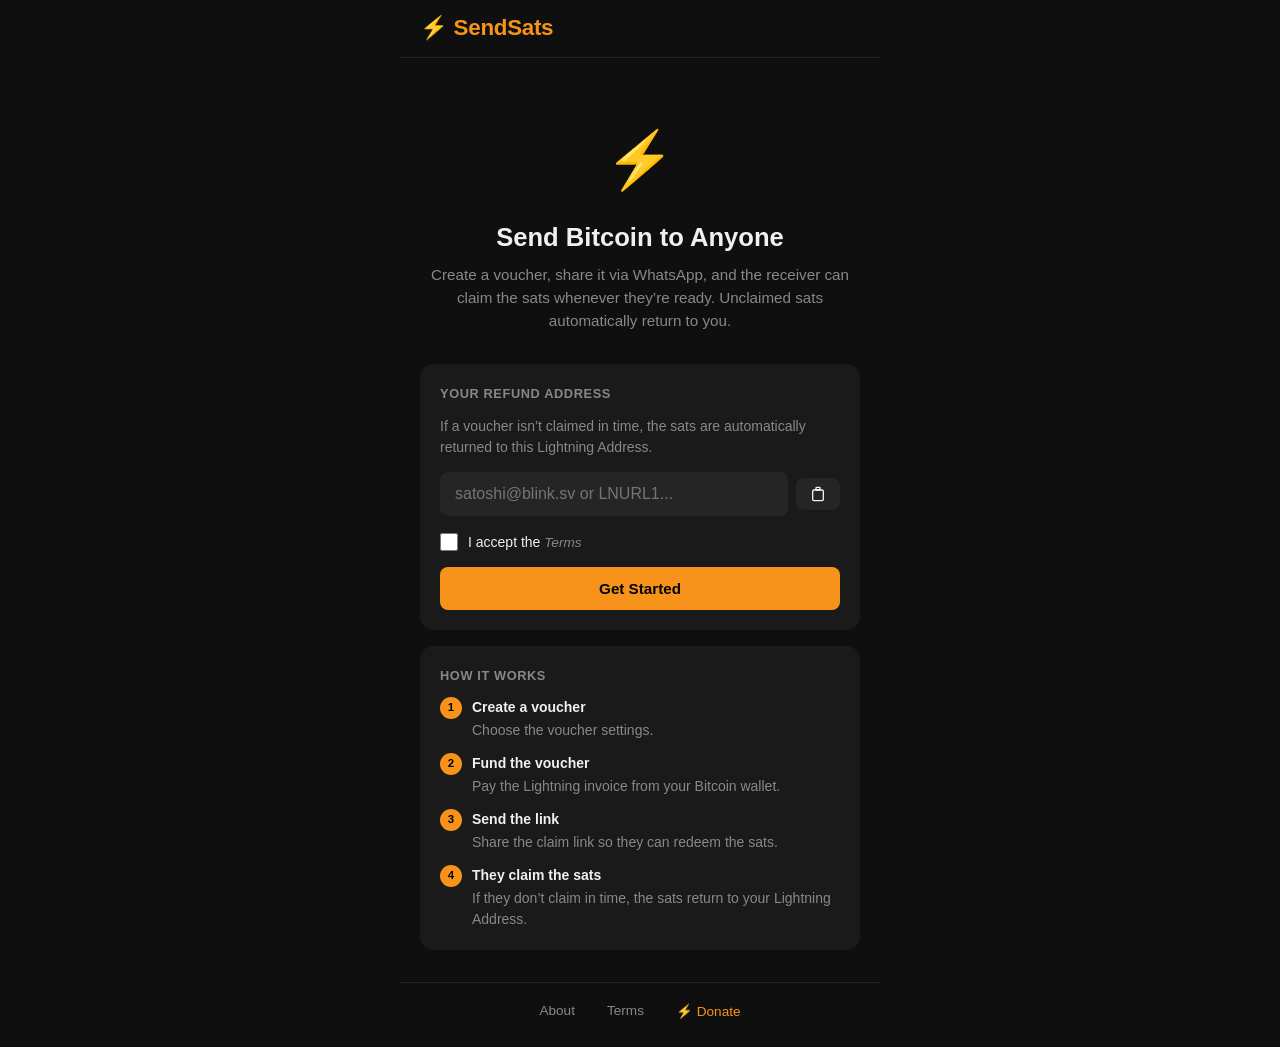
==== index.html @ f89d1c3f "Fix history Fund Voucher to use per-server local wallet and restore share SVG after copy - Fund Vouc" ====
<!DOCTYPE html>
<html lang="en">
<head>
  <meta charset="UTF-8">
  <meta name="viewport" content="width=device-width, initial-scale=1.0">
  <title>Satoshi Note</title>
  <meta name="description" content="Send Bitcoin Lightning vouchers to anyone via WhatsApp.">
  <meta property="og:type" content="website">
  <meta property="og:title" content="SendSats">
  <meta property="og:description" content="Send Bitcoin Lightning vouchers to anyone.">
  <meta property="og:image" content="https://sendsats.co.za/icon-512.png">
  <meta property="og:image:type" content="image/png">
  <meta property="og:image:width" content="512">
  <meta property="og:image:height" content="512">
  <meta name="twitter:card" content="summary">
  <link rel="manifest" href="/manifest.json">
  <link rel="apple-touch-icon" href="/apple-touch-icon.png">
  <meta name="theme-color" content="#F7931A">
  <link rel="stylesheet" href="/css/style.css?v=64">
</head>
<body>

<!-- ── Phone info modal ───────────────────────────────────────────────────── -->
<div id="phone-info-modal" class="modal-overlay hidden" role="dialog" aria-modal="true">
  <div class="modal-box" style="text-align:left;">
    <div class="modal-title" style="text-align:center;">About This Screen</div>
    <p style="font-size:0.875rem;color:var(--text-muted);margin-bottom:16px;line-height:1.6;">
      Create a voucher, fund it with Lightning, then share the claim link. <strong style="color:var(--text);">Unclaimed sats automatically return to your Lightning Address</strong> once the voucher expires.
    </p>
    <p style="font-size:0.875rem;color:var(--text);font-weight:600;margin-bottom:4px;">Voucher Expiry</p>
    <p style="font-size:0.875rem;color:var(--text-muted);margin-bottom:16px;line-height:1.6;">
      The expiry timer <strong style="color:var(--text);">starts when the voucher is first funded</strong>, not when it is created. Each time you add more funds, the expiry resets from that point.
    </p>
    <p style="font-size:0.875rem;color:var(--text);font-weight:600;margin-bottom:4px;">Personal note</p>
    <p style="font-size:0.875rem;color:var(--text-muted);margin-bottom:16px;line-height:1.6;">
      It is <strong style="color:var(--text);">never sent to the server</strong> — it's stay on your device only. The note appears in your history so you can track individual vouchers.
    </p>
    <button class="modal-close" id="phone-info-close">Close</button>
  </div>
</div>

<!-- ── QR Modal ──────────────────────────────────────────────────────────────── -->
<div id="qr-modal" class="modal-overlay hidden" role="dialog" aria-modal="true">
  <div class="modal-box">
    <div id="modal-title" class="modal-title">QR Code</div>
    <div style="display:flex;justify-content:center;">
      <div id="modal-qr-container" class="qr-container"></div>
    </div>
    <p id="modal-lnurl-text" class="qr-lnurl" style="text-align:center;margin-top:8px;cursor:pointer;"></p>
    <div id="modal-wallet-area" style="display:flex;flex-direction:column;align-items:center;gap:2px;margin-top:4px;"></div>
    <button id="modal-close-btn" class="modal-close">Close</button>
  </div>
</div>

<!-- ── Install banner ────────────────────────────────────────────────────────── -->
<div id="install-banner" class="install-banner hidden">
  <span id="install-banner-text" class="install-banner-text"></span>
  <button id="install-banner-btn" class="btn btn-primary btn-sm install-banner-btn"></button>
  <button id="install-banner-dismiss" class="install-banner-dismiss" aria-label="Dismiss">✕</button>
</div>

<!-- ── App shell ─────────────────────────────────────────────────────────────── -->
<div class="app-shell">

  <!-- Header -->
  <header class="app-header">
    <a href="/" style="text-decoration:none;">
      <div class="app-logo" id="app-logo">⚡ Satoshi<span>Note</span></div>
    </a>
    <div style="display:flex;align-items:center;gap:8px;">
      <div id="wallet-balance-pill" class="balance-pill hidden">⚡ <span id="wallet-balance-sats">0</span> sats</div>
      <button id="nav-menu" class="nav-btn hidden" aria-label="Menu" style="font-size:1.3rem;padding:4px 8px;">☰</button>
    </div>
  </header>

  <!-- Burger menu dropdown -->
  <div id="nav-menu-dropdown" class="nav-menu-dropdown hidden">
    <div style="padding:10px 16px 8px;border-bottom:1px solid var(--surface-2);margin-bottom:4px;">
      <div style="font-size:0.62rem;font-weight:700;text-transform:uppercase;letter-spacing:0.6px;color:var(--text-muted);margin-bottom:2px;">Voucher Server</div>
      <div id="header-server-host" style="font-size:0.75rem;color:var(--text-muted);letter-spacing:0.2px;line-height:1.3;word-break:break-all;"></div>
    </div>
    <button id="menu-history"     class="menu-item">🗒️ History</button>
    <button id="menu-settings"    class="menu-item">⚙️ Settings</button>
  </div>

  <!-- Main content -->
  <main class="main-content">

    <!-- ── Onboarding screen ─────────────────────────────────────────────────── -->
    <section id="screen-onboarding" class="screen">
      
      <div class="onboarding-hero">
        <span class="onboarding-icon">⚡</span>
        <h1 class="onboarding-title">Send Bitcoin to Anyone</h1>
        <p class="onboarding-sub">Create a voucher, share it via WhatsApp, and the receiver can claim the sats whenever they’re ready. Unclaimed sats automatically return to you.</p>
      </div>

      <div class="card">
        <p class="card-title">Your refund address</p>
        <p style="font-size:0.875rem;color:var(--text-muted);margin-bottom:14px;">If a voucher isn’t claimed in time, the sats are automatically returned to this Lightning Address.</p>
        <div class="form-group">
          <div class="input-row">
            <input
              type="text"
              id="refund-code-input"
              placeholder="satoshi@blink.sv or LNURL1..."
              autocomplete="off"
              autocorrect="off"
              autocapitalize="off"
              spellcheck="false"
              inputmode="text"
            >
            <button type="button" id="btn-paste-refund" class="btn btn-secondary btn-sm" title="Paste" aria-label="Paste"><svg xmlns="http://www.w3.org/2000/svg" width="16" height="16" viewBox="0 0 24 24" fill="none" stroke="currentColor" stroke-width="2" stroke-linecap="round" stroke-linejoin="round" aria-hidden="true"><rect x="9" y="2" width="6" height="4" rx="1"/><rect x="4" y="6" width="16" height="16" rx="2"/><path d="M9 6h6"/></svg></button>
          </div>
          <div id="onboarding-error" class="error-msg"></div>
        </div>
        <div class="checkbox-row" style="margin-bottom:14px;">
          <input type="checkbox" id="tos-checkbox">
          <label for="tos-checkbox">I accept the <button type="button" id="btn-tos-inline" class="link-btn">Terms</button></label>
        </div>
        <button id="btn-onboarding-submit" class="btn btn-primary">Get Started</button>
      </div>

      <div class="card" style="margin-bottom:12px;">
        <p class="card-title">How it works</p>
        <ol class="steps-list" style="margin-top:0;">
          <li>
            <strong>Create a voucher</strong>
            Choose the voucher settings.
          </li>
          <li>
            <strong>Fund the voucher</strong>
            Pay the Lightning invoice from your Bitcoin wallet.
          </li>
          <li>
            <strong>Send the link</strong>
            Share the claim link so they can redeem the sats.
          </li>
          <li>
            <strong>They claim the sats</strong>
            If they don’t claim in time, the sats return to your Lightning Address.
          </li>
        </ol>
      </div>

    </section>

    <!-- ── Main app screen ──────────────────────────────────────────────────── -->
    <section id="screen-app" class="screen">

      <!-- ── Single Voucher ───────────────────────────────────────────────────── -->
      <div id="tab-single">

        <!-- Step dots -->
        <div class="step-indicator">
          <div class="step-dot active"></div>
          <div class="step-dot"></div>
          <div class="step-dot"></div>
          <span style="font-size:0.75rem;color:var(--text-muted);margin-left:6px;" id="step-label">Step 1 of 3</span>
        </div>

        <!-- Step 1: Create voucher -->
        <div id="single-step-1">
          <div class="card">
            <p class="card-title" style="display:flex;align-items:center;gap:6px;">Create a Voucher <button type="button" id="btn-phone-info" style="background:none;border:1px solid var(--text-muted);border-radius:50%;width:18px;height:18px;font-size:0.7rem;color:var(--text-muted);cursor:pointer;line-height:1;padding:0;flex-shrink:0;" aria-label="About this screen">?</button></p>
            <div class="form-group">
            <label>Voucher Expiry</label>
              <div class="pill-group" id="single-expiry-pills">
                <button type="button" class="pill-btn" data-secs="86400">1 day</button>
                <button type="button" class="pill-btn active" data-secs="259200">3 days</button>
                <button type="button" class="pill-btn" data-secs="1209600">2 weeks</button>
                <button type="button" class="pill-btn" data-secs="2592000">1 month</button>
              </div>
            </div>
            <div class="form-group" style="margin-top:14px;margin-bottom:0;">
              <label for="voucher-note">Personal note</label>
              <input type="text" id="voucher-note" placeholder="e.g. Birthday gift for Mom" autocomplete="off" maxlength="120">
            </div>
            <div id="single-step1-error" class="error-msg"></div>
          </div>
          <div class="notice">Unclaimed sats will automatically return to your Lightning Address. Next you’ll fund the voucher from your Bitcoin wallet.</div>
          <button id="btn-create-single" class="btn btn-primary" disabled>Create Voucher</button>
        </div>

        <!-- Step 2: Fund QR -->
        <div id="single-step-2" class="hidden">

          <!-- Wallet transfer card (shown when local voucher balance is sufficient) -->
          <div id="wallet-transfer-card" class="wallet-transfer-card hidden">
            <p style="font-weight:600;font-size:1rem;margin:0 0 4px;">⚡ Fund from local voucher</p>
            <p id="wallet-transfer-info" style="font-size:0.85rem;color:var(--text-muted);margin:0 0 14px;"></p>
            <div style="display:flex;align-items:center;gap:8px;margin-bottom:16px;">
              <div id="wallet-amount-suggestions" class="pill-group" style="margin:0;flex:1;justify-content:flex-start;flex-wrap:wrap;"></div>
              <button id="btn-wallet-max" class="btn btn-secondary btn-sm" style="white-space:nowrap;flex-shrink:0;">Max</button>
            </div>
            <div style="display:flex;align-items:center;gap:10px;margin-bottom:12px;">
              <div style="flex:1;height:1px;background:var(--surface-2);"></div>
              <span style="font-size:0.8rem;color:var(--text-muted);white-space:nowrap;">or enter a custom amount</span>
              <div style="flex:1;height:1px;background:var(--surface-2);"></div>
            </div>
            <div style="display:flex;align-items:center;gap:8px;margin-bottom:12px;">
              <input id="wallet-transfer-amount" type="text" inputmode="numeric" pattern="[0-9]*"
                     placeholder="" autocomplete="off"
                     style="flex:1;text-align:center;min-width:0;">
              <span style="color:var(--text-muted);font-size:0.9rem;white-space:nowrap;flex-shrink:0;">sats</span>
            </div>
            <div id="wallet-transfer-error" class="error-msg"></div>
            <div style="display:flex;flex-direction:column;gap:8px;">
              <button id="btn-wallet-transfer" class="btn btn-primary">Fund Voucher</button>
              <button id="btn-wallet-transfer-skip" class="btn btn-ghost btn-sm">⚡ Fund with Lightning instead</button>
            </div>
          </div>
          
          <div id="step2-lightning-section">
            <div class="card" style="text-align:center;">
              <p class="card-title">Fund your voucher</p>
              <p class="card-title" id="step2-voucher-for">Sending to: <span id="step2-phone-display"></span></p>
              <label>👍 Tap or Scan the QR code, or use the buttons below. Send any amount of sats to fund the voucher.</label>
              <div class="qr-wrapper">
                <p>Waiting for payment...</p>
                <div id="single-qr-container" class="qr-container"></div>
                <p id="single-lnurl-text" class="qr-lnurl"></p>
                <button id="btn-pay-local-instead" class="btn btn-ghost btn-sm hidden">Fund with local voucher instead</button>
              </div>
            </div>
            <div class="notice">ⓘ After paying the invoice, come back here to share the voucher.</div>
          </div>
          
          <div class="btn-group">
            <button id="btn-next-step2" class="btn btn-ghost">I’ll fund the voucher later</button>
            <button id="btn-back-step2" class="btn btn-ghost">Cancel</button>
          </div>
        </div>

        <!-- Step 3: Share -->
        <div id="single-step-3" class="hidden">
          <div class="card" style="text-align:center;">
            <p class="card-title">Voucher Ready</p>
            <div class="form-group" style="text-align:left;margin-bottom:12px;">
              <label>Recipient's Phone Number</label>
              <div class="input-row">
                <div id="dial-code-wrapper" class="dial-dropdown">
                  <button type="button" id="dial-code-btn" class="dial-code-trigger">+27</button>
                  <div id="dial-code-panel" class="dial-code-panel hidden">
                    <input type="text" id="dial-code-search" class="dial-code-search"
                           placeholder="Search country…" autocomplete="off">
                    <ul id="dial-code-list" class="dial-code-list"></ul>
                  </div>
                </div>
                <input type="tel" id="phone-number"
                  placeholder="82 123 4567" autocomplete="off">
                <button type="button" id="btn-paste-phone" class="btn btn-secondary btn-sm" title="Paste" aria-label="Paste"><svg xmlns="http://www.w3.org/2000/svg" width="16" height="16" viewBox="0 0 24 24" fill="none" stroke="currentColor" stroke-width="2" stroke-linecap="round" stroke-linejoin="round" aria-hidden="true"><rect x="9" y="2" width="6" height="4" rx="1"/><rect x="4" y="6" width="16" height="16" rx="2"/><path d="M9 6h6"/></svg></button>
              </div>
            </div>
            <div class="btn-group">
              <button id="btn-whatsapp" class="btn btn-primary" disabled>
                <svg xmlns="http://www.w3.org/2000/svg" width="20" height="20" viewBox="0 0 24 24" fill="currentColor" aria-hidden="true">
                  <path d="M12 0C5.373 0 0 5.373 0 12c0 2.123.558 4.117 1.532 5.85L0 24l6.302-1.51A11.94 11.94 0 0 0 12 24c6.627 0 12-5.373 12-12S18.627 0 12 0zm0 22c-1.89 0-3.663-.5-5.2-1.373l-.373-.213-3.74.897.937-3.635-.237-.385A9.96 9.96 0 0 1 2 12C2 6.477 6.477 2 12 2s10 4.477 10 10-4.477 10-10 10zm5.44-7.387c-.298-.149-1.765-.87-2.038-.968-.273-.099-.472-.149-.67.149-.198.298-.769.968-.942 1.167-.174.198-.347.224-.645.075-.298-.149-1.258-.464-2.396-1.48-.885-.789-1.482-1.763-1.656-2.061-.173-.298-.018-.459.13-.607.134-.133.298-.347.447-.521.149-.174.199-.298.298-.497.1-.199.05-.373-.025-.521-.075-.149-.67-1.612-.918-2.207-.242-.579-.487-.5-.67-.51l-.57-.01c-.198 0-.521.074-.794.372-.273.298-1.042 1.018-1.042 2.481s1.067 2.878 1.216 3.077c.149.198 2.1 3.205 5.09 4.493.712.307 1.268.49 1.701.627.715.227 1.367.195 1.882.118.574-.085 1.765-.722 2.014-1.42.248-.698.248-1.297.174-1.42-.075-.124-.273-.199-.571-.348z"/>
                </svg>
                Send via WhatsApp
              </button>
              <label>or</label>
              <button id="btn-share" class="btn btn-secondary">
                <svg xmlns="http://www.w3.org/2000/svg" width="18" height="18" viewBox="0 0 24 24"
                     fill="none" stroke="currentColor" stroke-width="2.2"
                     stroke-linecap="round" stroke-linejoin="round" aria-hidden="true">
                  <circle cx="18" cy="5" r="3"/><circle cx="6" cy="12" r="3"/><circle cx="18" cy="19" r="3"/>
                  <line x1="8.59" y1="13.51" x2="15.42" y2="17.49"/>
                  <line x1="15.41" y1="6.51" x2="8.59" y2="10.49"/>
                </svg>
                Share Link
              </button>
              <label>or</label>
              <button id="btn-show-qr" class="btn btn-secondary">
                <svg xmlns="http://www.w3.org/2000/svg" width="18" height="18" viewBox="0 0 24 24"
                     fill="none" stroke="currentColor" stroke-width="2.2"
                     stroke-linecap="round" stroke-linejoin="round" aria-hidden="true">
                  <rect x="3" y="3" width="7" height="7"/><rect x="14" y="3" width="7" height="7"/>
                  <rect x="3" y="14" width="7" height="7"/><rect x="14" y="14" width="3" height="3"/>
                  <rect x="18" y="14" width="3" height="3"/><rect x="14" y="18" width="3" height="3"/>
                  <rect x="18" y="18" width="3" height="3"/>
                </svg>
                Show QR Code
              </button>
              <button id="btn-edit-msg" class="btn btn-ghost">Edit Message</button>
            </div>
          </div>

          <!-- Claim QR collapsible -->
          <div id="claim-qr-section" class="hidden">
            <div class="card" style="text-align:center;">
              <p class="card-title">Scan to Claim</p>
              <div class="qr-wrapper">
                <div id="claim-qr-container" class="qr-container"></div>
              </div>
            </div>
          </div>

          <div class="notice">
            They can claim the sats whenever they’re ready. Unclaimed sats return to you after the expiry time.
          </div>

          <button id="btn-add-funds" class="btn btn-ghost">Add More Funds</button>

          <!-- Add Funds collapsible -->
          <div id="add-funds-section" class="hidden">
            <div class="card" style="text-align:center;">
              <p class="card-title">Add More Sats</p>
              <div class="qr-wrapper">
                <div id="step3-fund-qr-container" class="qr-container"></div>
                <p id="step3-fund-lnurl-text" class="qr-lnurl"></p>
              </div>
            </div>
          </div>
          
          <button id="btn-done-single" class="btn btn-ghost">Create Another Voucher</button>
        </div>

      </div><!-- /tab-single -->

    </section><!-- /screen-app -->

    <!-- ── History screen ────────────────────────────────────────────────────── -->
    <section id="screen-history" class="screen">
      <div class="section-header">
        <h2 class="section-title">History</h2>
        <button id="nav-back-from-history" class="btn btn-secondary btn-sm">← Back</button>
      </div>
      <div id="history-list"></div>
    </section>


    <!-- ── Settings screen ────────────────────────────────────────────────────── -->
    <section id="screen-settings" class="screen">
      <div class="section-header">
        <h2 class="section-title">Settings</h2>
        <button id="nav-back-from-settings" class="btn btn-secondary btn-sm">← Back</button>
      </div>

      <div class="card">
        <p class="card-title">Refund Address</p>
        <p style="font-size:0.8rem;color:var(--text-muted);margin-bottom:8px;">Unclaimed sats are returned to this address when a voucher expires.</p>
        <p id="settings-refund-display" style="font-size:0.875rem;color:var(--text);margin-bottom:12px;word-break:break-all;">—</p>
        <button id="btn-settings-change-refund" class="btn btn-ghost btn-sm">Change Address</button>
      </div>

      <div class="card">
        <p class="card-title">⚡ Local Voucher</p>
        <p style="font-size:0.875rem;color:var(--text-muted);margin-bottom:16px;line-height:1.6;">
          Enable a personal voucher that stays on your device. Top it up once with Lightning, then fund new vouchers instantly — no invoice needed each time. If you stop using it, the balance returns to your refund address when it expires.
        </p>

        <div id="settings-wallet-create">
          <div class="form-group">
            <label>Expiry period</label>
            <div class="pill-group" id="wallet-expiry-pills">
              <button type="button" class="pill-btn" data-secs="259200">3 days</button>
              <button type="button" class="pill-btn active" data-secs="604800">1 week</button>
              <button type="button" class="pill-btn" data-secs="1209600">2 weeks</button>
              <button type="button" class="pill-btn" data-secs="2592000">1 month</button>
            </div>
          </div>
          <div id="settings-wallet-error" class="error-msg"></div>
          <button id="btn-create-wallet-voucher" class="btn btn-primary">Enable Local Voucher</button>
        </div>

        <div id="settings-wallet-active" class="hidden">
          <label>👍 Tap or Scan the QR code to top up your local voucher.</label>
          <div class="voucher-info-bar" id="settings-wallet-expiry-bar" style="display:none;">
            <span class="expiry" id="settings-wallet-expiry"></span>
          </div>
          <div class="qr-wrapper">
            <div id="settings-wallet-qr" class="qr-container" style="cursor:pointer;"></div>
            <p id="settings-wallet-lnurl" class="qr-lnurl"></p>
          </div>
          <p class="qr-wrapper">Waiting for payment...</p>
          <div style="text-align:center;margin-top:16px;">
            <button id="btn-disable-wallet-voucher" class="btn btn-warning btn-sm">Disable Local Voucher</button>
          </div>
        </div>

        <div id="settings-wallet-others"></div>
      </div>

      <div class="card">
        <p class="card-title">Server</p>
        <p style="font-size:0.8rem;color:var(--text-muted);margin-bottom:8px;">Connect this app to a specific Lightning voucher server.</p>
        <div style="font-size:0.7rem;font-weight:700;text-transform:uppercase;letter-spacing:0.8px;color:var(--orange);margin-bottom:4px;">Active Server</div>
        <p id="settings-server-url" style="font-size:0.875rem;color:var(--text);margin-bottom:0;word-break:break-all;">—</p>
        <div id="settings-known-servers"></div>
        <div style="margin-top:16px;">
          <input id="settings-server-input" type="text" placeholder="https://your-server.com" style="width:100%;box-sizing:border-box;margin-bottom:8px;">
          <div id="settings-server-error" class="error-msg"></div>
          <button id="btn-add-server" class="btn btn-ghost btn-sm">Add Server</button>
        </div>
      </div>
    </section>

  </main>

  <!-- ── About modal ──────────────────────────────────────────────────────────── -->
  <div id="about-modal" class="modal-overlay hidden" role="dialog" aria-modal="true">
    <div class="modal-box" style="text-align:left;">
      <div class="modal-title" style="text-align:center;">About <span class="js-site-name">Satoshi Note</span></div>
      <p style="font-size:0.875rem;color:var(--text-muted);margin-bottom:14px;line-height:1.6;">
        <span class="js-site-name">Satoshi Note</span> lets you send Bitcoin to anyone, even if they don't have a wallet yet.<br><br>Create a voucher, share it, and they can claim the sats whenever they're ready. If they don't, the sats automatically return to you.
      </p>
      <p style="font-size:0.8rem;color:var(--text-muted);line-height:1.6;">
        Open source.
        <span id="about-github-link"></span>
      </p>
      <button class="modal-close" id="about-close">Close</button>
    </div>
  </div>

  <!-- ── Terms modal ──────────────────────────────────────────────────────────── -->
  <div id="terms-modal" class="modal-overlay hidden" role="dialog" aria-modal="true">
    <div class="modal-box" style="text-align:left;">
      <div class="modal-title" style="text-align:center;">Terms &amp; Conditions</div>

      <p style="font-size:0.875rem;color:var(--text-muted);margin-bottom:14px;line-height:1.6;">
        This service is provided <strong style="color:var(--text);">as-is</strong>, without warranties of any kind.
        It is experimental software built on the Bitcoin Lightning Network. Use it at your own risk.
      </p>

      <p style="font-size:0.875rem;color:var(--text-muted);margin-bottom:14px;line-height:1.6;">
        Send Sats is a free community tool intended for small, casual transfers. Do not use this service for
        large amounts of Bitcoin.
      </p>

      <p style="font-size:0.875rem;color:var(--text-muted);margin-bottom:14px;line-height:1.6;">
        While vouchers are designed to return unclaimed sats to the sender after the expiry period, this is
        <strong style="color:var(--text);">not guaranteed</strong>. Transactions may fail, be delayed, or be lost due to technical issues.
      </p>

      <p style="font-size:0.875rem;color:var(--text-muted);margin-bottom:14px;line-height:1.6;">
        The operator is <strong style="color:var(--text);">not liable</strong> for any loss of funds, failed
        transactions, or damages arising from use of this service. You are solely responsible for safeguarding
        voucher links and redemption codes.
      </p>

      <p style="font-size:0.875rem;color:var(--text-muted);margin-bottom:14px;line-height:1.6;">
        This service may be modified, interrupted, or permanently shut down at any time, without notice.
      </p>

      <p style="font-size:0.875rem;color:var(--text-muted);margin-bottom:14px;line-height:1.6;">
        Voucher redemption includes a fee of <strong style="color:var(--text);">0.5% or 10 sats (whichever is greater)</strong>.
        This fee is used to cover Lightning Network transaction costs.
      </p>

      <p style="font-size:0.875rem;color:var(--text-muted);margin-bottom:14px;line-height:1.6;">
        Lightning routing fees are variable but are <strong style="color:var(--text);">capped within this amount</strong>.
        If the full fee is required to complete the payment, no surplus is retained.
      </p>

      <p style="font-size:0.875rem;color:var(--text-muted);margin-bottom:14px;line-height:1.6;">
        In most cases, actual network fees are lower. Any remaining sats are retained by the service and may be used
        at the operator's discretion.
      </p>

      <p style="font-size:0.8rem;color:var(--text-muted);line-height:1.6;">
        By using this service you agree to these terms.
      </p>

      <button class="modal-close" id="terms-close">Close</button>
    </div>
  </div>

  <!-- ── Donate modal ──────────────────────────────────────────────────────────── -->
  <div id="donate-modal" class="modal-overlay hidden" role="dialog" aria-modal="true">
    <div class="modal-box">
      <div class="modal-title">⚡ Donate</div>
      <div id="donate-modal-body">
        <p style="font-size:0.875rem;color:var(--text-muted);">Loading...</p>
      </div>
      <button class="modal-close" id="donate-close">Close</button>
    </div>
  </div>

  <footer class="app-footer">
    <button class="footer-btn" id="btn-about">About</button>
    <button class="footer-btn" id="btn-terms">Terms</button>
    <a class="footer-btn" id="footer-github" href="#" target="_blank" rel="noopener" style="display:none;">GitHub</a>
    <button class="footer-btn footer-btn-donate" id="btn-donate">⚡ Donate</button>
  </footer>

  <script>
  (function () {
    'use strict';
    document.getElementById('btn-about').addEventListener('click', function () {
      document.getElementById('about-modal').classList.remove('hidden');
    });
    document.getElementById('about-close').addEventListener('click', function () {
      document.getElementById('about-modal').classList.add('hidden');
    });
    document.getElementById('about-modal').addEventListener('click', function (e) {
      if (e.target === this) this.classList.add('hidden');
    });

    document.getElementById('btn-terms').addEventListener('click', function () {
      document.getElementById('terms-modal').classList.remove('hidden');
    });
    document.getElementById('terms-close').addEventListener('click', function () {
      document.getElementById('terms-modal').classList.add('hidden');
    });
    document.getElementById('terms-modal').addEventListener('click', function (e) {
      if (e.target === this) this.classList.add('hidden');
    });

    document.getElementById('btn-donate').addEventListener('click', function () {
      const modal = document.getElementById('donate-modal');
      const body = document.getElementById('donate-modal-body');
      const fundLNURL = window._donateLNURL || '';
      if (!fundLNURL) {
        body.innerHTML = '<p style="font-size:0.875rem;color:var(--text-muted);">Donate address not configured on this server.</p>';
        modal.classList.remove('hidden');
        return;
      }
      const truncated = fundLNURL.slice(0, 20) + '…' + fundLNURL.slice(-6);
      body.innerHTML = '<p style="font-size:0.8rem;color:var(--text-muted);margin-bottom:12px;">Scan to donate — funds server costs.</p>' +
        '<div style="display:flex;justify-content:center;margin-bottom:12px;"><div id="donate-qr-box" style="background:#fff;padding:10px;border-radius:8px;display:inline-block;cursor:pointer;" title="Tap to open in wallet"></div></div>' +
        '<p id="donate-lnurl-text" style="font-size:0.72rem;color:var(--text-muted);text-align:center;margin-bottom:12px;cursor:pointer;" title="Tap to copy">' + truncated + '</p>' +
        '<p style="font-size:0.8rem;color:var(--text-muted);text-align:center;margin-top:4px;">Every sat helps keep the lights on. Thank you! ⚡</p>';
      modal.classList.remove('hidden');
      new QRCode(document.getElementById('donate-qr-box'), { text: fundLNURL, width: 180, height: 180, correctLevel: QRCode.CorrectLevel.M });
      document.getElementById('donate-qr-box').addEventListener('click', function () { window.location.href = 'lightning:' + fundLNURL; });
      document.getElementById('donate-lnurl-text').addEventListener('click', async function () {
        try {
          await navigator.clipboard.writeText(fundLNURL);
          this.textContent = 'Copied!';
          setTimeout(() => { this.textContent = truncated; }, 1500);
        } catch { prompt('Copy LNURL:', fundLNURL); }
      });
    });
    document.getElementById('donate-close').addEventListener('click', function () {
      document.getElementById('donate-modal').classList.add('hidden');
    });
    document.getElementById('donate-modal').addEventListener('click', function (e) {
      if (e.target === this) this.classList.add('hidden');
    });
  })();
  </script>

</div>

<!-- ── Template preview modal ────────────────────────────────────────────────── -->
<div id="template-preview-modal" class="modal-overlay hidden" role="dialog" aria-modal="true">
  <div class="modal-box modal-box-wide">
    <div id="template-preview-title" class="modal-title"></div>
    <canvas id="template-preview-canvas" style="max-width:100%;height:auto;border-radius:6px;display:block;margin:0 auto;"></canvas>
    <button class="modal-close" id="template-preview-close">Close</button>
  </div>
</div>

<!-- ── Disable local voucher confirm dialog ───────────────────────────────────── -->
<div id="disable-voucher-modal" class="modal-overlay hidden" role="dialog" aria-modal="true">
  <div class="modal-box" style="max-width:360px;text-align:center;">
    <div class="modal-title" style="color:var(--error);margin-bottom:12px;">⚠ Disable Local Voucher?</div>
    <p id="disable-voucher-msg" style="font-size:0.95rem;color:var(--text-muted);line-height:1.5;margin-bottom:20px;"></p>
    <div style="display:flex;gap:10px;justify-content:center;">
      <button id="btn-disable-voucher-cancel" class="btn btn-ghost btn-sm">Cancel</button>
      <button id="btn-disable-voucher-confirm" class="btn btn-warning btn-sm">Disable</button>
    </div>
  </div>
</div>

<!-- ── Fund from history modal ────────────────────────────────────────────────── -->
<div id="fund-history-modal" class="modal-overlay hidden" role="dialog" aria-modal="true">
  <div class="modal-box">
    <div class="modal-title">Fund Voucher</div>

    <!-- Panel A: Wallet transfer -->
    <div id="fhm-wallet-panel">
      <div id="fhm-server-info" class="hidden" style="background:var(--surface-2);border-radius:8px;padding:10px 12px;margin-bottom:14px;font-size:0.85rem;">
        <div style="color:var(--text-muted);margin-bottom:2px;">Local voucher from</div>
        <div id="fhm-server-name" style="color:var(--text);font-weight:600;word-break:break-all;margin-bottom:4px;"></div>
        <div style="color:var(--text-muted);">Balance: <span id="fhm-server-balance" style="color:var(--text);font-weight:600;"></span> sats</div>
      </div>
      <div style="display:flex;align-items:center;gap:8px;margin-bottom:16px;">
        <div id="fhm-amount-pills" class="pill-group" style="margin:0;flex:1;justify-content:flex-start;flex-wrap:wrap;"></div>
        <button id="fhm-btn-max" class="btn btn-secondary btn-sm" style="white-space:nowrap;flex-shrink:0;">Max</button>
      </div>
      <div style="display:flex;align-items:center;gap:10px;margin-bottom:12px;">
        <div style="flex:1;height:1px;background:var(--surface-2);"></div>
        <span style="font-size:0.8rem;color:var(--text-muted);white-space:nowrap;">or custom amount</span>
        <div style="flex:1;height:1px;background:var(--surface-2);"></div>
      </div>
      <div style="display:flex;align-items:center;gap:8px;margin-bottom:12px;">
        <input id="fhm-amount-input" type="text" inputmode="numeric" pattern="[0-9]*"
               placeholder="" autocomplete="off" style="flex:1;text-align:center;min-width:0;">
        <span style="color:var(--text-muted);font-size:0.9rem;white-space:nowrap;flex-shrink:0;">sats</span>
      </div>
      <div id="fhm-wallet-error" class="error-msg"></div>
      <div style="display:flex;flex-direction:column;gap:8px;">
        <button id="fhm-btn-transfer" class="btn btn-primary">Fund Voucher</button>
        <button id="fhm-btn-lightning-instead" class="btn btn-ghost btn-sm">⚡ Fund with Lightning instead</button>
      </div>
    </div>

    <!-- Panel B: Lightning QR -->
    <div id="fhm-lightning-panel" class="hidden">
      <label style="display:block;text-align:center;margin-bottom:12px;">👍 Tap or Scan the QR code to fund the voucher.</label>
      <div class="qr-wrapper">
        <div id="fhm-qr-container" class="qr-container"></div>
        <p id="fhm-lnurl-text" class="qr-lnurl"></p>
      </div>
      <div id="fhm-wallet-area" style="display:flex;flex-direction:column;align-items:center;gap:2px;margin-top:4px;"></div>
      <button id="fhm-btn-local-instead" class="btn btn-ghost btn-sm hidden" style="margin-top:10px;width:100%;">Fund with local voucher instead</button>
    </div>

    <button id="fhm-close" class="modal-close" style="margin-top:16px;">Close</button>
  </div>
</div>

<!-- ── Delete history confirm dialog ──────────────────────────────────────────── -->
<div id="delete-history-modal" class="modal-overlay hidden" role="dialog" aria-modal="true">
  <div class="modal-box" style="max-width:320px;text-align:center;">
    <div class="modal-title" style="margin-bottom:12px;">Remove from history?</div>
    <p style="font-size:0.875rem;color:var(--text-muted);margin-bottom:20px;line-height:1.5;">This only removes it from your local history. The voucher itself is not affected.</p>
    <div style="display:flex;gap:10px;justify-content:center;">
      <button id="btn-delete-history-cancel" class="btn btn-ghost btn-sm">Cancel</button>
      <button id="btn-delete-history-confirm" class="btn btn-sm" style="background:var(--red,#e57373);color:#fff;border:none;border-radius:var(--radius-sm);padding:8px 16px;font-weight:600;cursor:pointer;">Remove</button>
    </div>
  </div>
</div>

<!-- ── Print area ─────────────────────────────────────────────────────────────── -->
<div id="print-area" style="display:none;"></div>
<script src="/js/config.js?v=64"></script>
<script src="/js/qrcode.min.js"></script>
<script src="/js/wallet-picker.js?v=64"></script>
<script src="/js/app.js?v=64"></script>
<script>
(function () {
  'use strict';
  document.getElementById('btn-phone-info').addEventListener('click', function () {
    document.getElementById('phone-info-modal').classList.remove('hidden');
  });
  document.getElementById('phone-info-close').addEventListener('click', function () {
    document.getElementById('phone-info-modal').classList.add('hidden');
  });
  document.getElementById('phone-info-modal').addEventListener('click', function (e) {
    if (e.target === this) this.classList.add('hidden');
  });
})();
</script>
</body>
</html>
---- css/style.css ----
/* ── Design tokens ── */
:root {
  --orange: #F7931A;
  --orange-dark: #C97B15;
  --green: #6dba6d;
  --bg: #0F0F0F;
  --surface: #1A1A1A;
  --surface-2: #252525;
  --text: #F0F0F0;
  --text-muted: #888;
  --radius: 14px;
  --radius-sm: 8px;
  --transition: 0.18s ease;
  --error: #E05252;
  --error-dark: #B83E3E;
}

/* ── Reset & Base ── */
*, *::before, *::after { box-sizing: border-box; margin: 0; padding: 0; }

html { font-size: 16px; -webkit-text-size-adjust: 100%; }

body {
  background: var(--bg);
  color: var(--text);
  font-family: -apple-system, BlinkMacSystemFont, 'Segoe UI', Roboto, sans-serif;
  line-height: 1.5;
  min-height: 100vh;
}

a { color: var(--orange); text-decoration: none; }
a:hover { text-decoration: underline; }

/* ── Layout ── */
.app-shell {
  max-width: 480px;
  margin: 0 auto;
  min-height: 100vh;
  display: flex;
  flex-direction: column;
}

/* ── Header / Nav ── */
.app-header {
  display: flex;
  align-items: center;
  justify-content: space-between;
  padding: 16px 20px;
  border-bottom: 1px solid var(--surface-2);
  position: sticky;
  top: 0;
  background: var(--bg);
  z-index: 100;
}

.app-logo {
  font-size: 1.4rem;
  font-weight: 700;
  color: var(--orange);
  letter-spacing: -0.3px;
  line-height: 1.1;
}

.app-logo span { color: var(--text); font-weight: 400; }

.nav-btn {
  background: none;
  border: none;
  color: var(--text-muted);
  cursor: pointer;
  padding: 6px;
  border-radius: var(--radius-sm);
  transition: color var(--transition), background var(--transition);
  font-size: 1.2rem;
}
.nav-btn:hover, .nav-btn.active { color: var(--orange); background: var(--surface); }

/* ── Main content ── */
.main-content {
  flex: 1;
  padding: 20px;
  overflow-y: auto;
}

/* ── Screens ── */
.screen { display: none; }
.screen.active { display: block; }

/* ── Onboarding ── */
.onboarding-hero {
  text-align: center;
  padding: 40px 0 32px;
}

.onboarding-icon {
  font-size: 3.5rem;
  display: block;
  margin-bottom: 16px;
}

.onboarding-title {
  font-size: 1.6rem;
  font-weight: 700;
  margin-bottom: 8px;
}

.onboarding-sub {
  color: var(--text-muted);
  font-size: 0.95rem;
}

/* ── Cards ── */
.card {
  background: var(--surface);
  border-radius: var(--radius);
  padding: 20px;
  margin-bottom: 16px;
}

.card-title {
  font-size: 0.8rem;
  font-weight: 600;
  text-transform: uppercase;
  letter-spacing: 0.6px;
  color: var(--text-muted);
  margin-bottom: 12px;
}

/* ── Tabs ── */
.tabs {
  display: flex;
  gap: 4px;
  background: var(--surface);
  padding: 4px;
  border-radius: var(--radius);
  margin-bottom: 20px;
}

.tab-btn {
  flex: 1;
  padding: 10px;
  border: none;
  border-radius: var(--radius-sm);
  background: transparent;
  color: var(--text-muted);
  cursor: pointer;
  font-size: 0.9rem;
  font-weight: 500;
  transition: all var(--transition);
}

.tab-btn.active {
  background: var(--surface-2);
  color: var(--text);
}

.tab-pane { display: none; }
.tab-pane.active { display: block; }

/* ── Step indicator ── */
.step-indicator {
  display: flex;
  align-items: center;
  gap: 6px;
  margin-bottom: 20px;
}

.step-dot {
  width: 8px;
  height: 8px;
  border-radius: 50%;
  background: var(--surface-2);
  transition: background var(--transition);
}
.step-dot.active { background: var(--orange); }
.step-dot.done { background: var(--orange-dark); }

/* ── Form elements ── */
label {
  display: block;
  font-size: 0.875rem;
  color: var(--text-muted);
  margin-bottom: 6px;
}

input[type="text"],
input[type="tel"],
input[type="number"],
select,
textarea {
  width: 100%;
  background: var(--surface-2);
  border: 1px solid transparent;
  border-radius: var(--radius-sm);
  color: var(--text);
  font-size: 1rem;
  padding: 12px 14px;
  outline: none;
  transition: border-color var(--transition);
  -webkit-appearance: none;
  appearance: none;
}

input:focus,
select:focus { border-color: var(--orange); }

select {
  background-image: url("data:image/svg+xml,%3Csvg xmlns='http://www.w3.org/2000/svg' width='12' height='8' viewBox='0 0 12 8'%3E%3Cpath fill='%23888' d='M6 8L0 0h12z'/%3E%3C/svg%3E");
  background-repeat: no-repeat;
  background-position: right 14px center;
  padding-right: 36px;
}

.input-row {
  display: flex;
  gap: 8px;
  margin-bottom: 16px;
}

.input-row .dial-dropdown { flex: 0 0 84px; }
.input-row input { flex: 1; }

.form-group { margin-bottom: 16px; }
.input-row { display: flex; gap: 8px; align-items: center; }

.checkbox-row {
  display: flex;
  align-items: center;
  gap: 10px;
}

.checkbox-row input[type="checkbox"] {
  width: 18px;
  height: 18px;
  flex-shrink: 0;
  accent-color: var(--orange);
  cursor: pointer;
}

.checkbox-row label {
  margin: 0;
  cursor: pointer;
  color: var(--text);
}

.link-btn {
  -webkit-appearance: none;
  appearance: none;
  display: inline;
  background: none;
  border: none;
  padding: 0;
  margin: 0;
  color: var(--text-muted);
  font-size: 0.85rem;
  font-family: inherit;
  font-style: italic;
  cursor: pointer;
  text-decoration: none;
  transition: color 0.15s;
}
.link-btn:hover {
  color: var(--text);
}

/* ── Buttons ── */
.btn {
  display: inline-flex;
  align-items: center;
  justify-content: center;
  gap: 8px;
  border: none;
  border-radius: var(--radius-sm);
  cursor: pointer;
  font-size: 0.95rem;
  font-weight: 600;
  padding: 13px 20px;
  transition: all var(--transition);
  text-align: center;
  width: 100%;
}

.btn-primary {
  background: var(--orange);
  color: #000;
}
.btn-primary:hover { background: var(--orange-dark); }

.btn-secondary {
  background: var(--surface-2);
  color: var(--text);
}
.btn-secondary:hover { background: #2e2e2e; }

.btn-ghost {
  background: transparent;
  color: var(--text-muted);
  border: 1px solid var(--surface-2);
}
.btn-ghost:hover { color: var(--text); border-color: var(--text-muted); }

.btn:disabled {
  opacity: 0.45;
  cursor: not-allowed;
}

.btn-sm { padding: 8px 14px; font-size: 0.85rem; width: auto; }

.btn-warning {
  background: transparent;
  color: var(--error);
  border: 1px solid var(--error);
}
.btn-warning:hover { background: var(--error); color: #fff; border-color: var(--error); }

.btn-group {
  display: flex;
  flex-direction: column;
  gap: 10px;
  margin-top: 16px;
}

.btn-row {
  display: flex;
  gap: 8px;
}

.btn-row .btn { flex: 1; }

/* ── QR code ── */
.qr-wrapper {
  display: flex;
  flex-direction: column;
  align-items: center;
  gap: 16px;
  padding: 20px;
}

.qr-container {
  background: #fff;
  padding: 12px;
  border-radius: var(--radius-sm);
  display: inline-block;
}

.qr-lnurl {
  font-size: 0.85rem;
  font-weight: 600;
  color: var(--orange);
  text-align: center;
  cursor: pointer;
  padding: 4px 12px;
  border: 1px solid var(--orange);
  border-radius: 20px;
  transition: opacity var(--transition);
}
.qr-lnurl:hover { opacity: 0.75; }

.wallet-change-link {
  font-size: 0.72rem;
  color: var(--text-muted);
  display: block;
  text-align: center;
  margin-top: 2px;
}

/* ── Mini QR grid ── */
.qr-grid {
  display: grid;
  grid-template-columns: repeat(auto-fill, minmax(90px, 1fr));
  gap: 10px;
  margin-top: 16px;
}

.qr-mini-card {
  display: flex;
  flex-direction: column;
  align-items: center;
  gap: 4px;
  background: var(--surface-2);
  border-radius: var(--radius-sm);
  padding: 8px;
}

.qr-mini-card span {
  font-size: 0.65rem;
  color: var(--text-muted);
  text-align: center;
}

.qr-mini-container {
  background: #fff;
  padding: 4px;
  border-radius: 4px;
}

/* ── Status / Notice ── */
.notice {
  background: var(--surface-2);
  border-left: 3px solid var(--orange);
  border-radius: 0 var(--radius-sm) var(--radius-sm) 0;
  padding: 12px 14px;
  font-size: 0.875rem;
  color: var(--text-muted);
  margin-bottom: 16px;
}

.badge {
  display: inline-block;
  padding: 3px 8px;
  border-radius: 20px;
  font-size: 0.72rem;
  font-weight: 600;
  text-transform: uppercase;
  letter-spacing: 0.3px;
}

.badge-single { background: var(--surface-2); color: var(--orange); }
.badge-batch { background: var(--surface-2); color: #7eb5f7; }
.badge-expired { background: var(--surface-2); color: var(--text-muted); }
.badge-processing { background: var(--surface-2); color: var(--text-muted); }
.badge-pending    { background: rgba(255,180,50,0.15); color: #f5a623; }
.badge-refunded   { background: rgba(109,186,109,0.15); color: #6dba6d; }

/* ── History ── */
.history-card {
  background: var(--surface);
  border-radius: var(--radius);
  padding: 16px;
  margin-bottom: 12px;
  position: relative;
  overflow: hidden;
}

/* ── Diagonal sticker overlay ── */
.hc-sticker {
  position: absolute;
  top: 20px;
  right: -30px;
  background: var(--orange);
  color: #000;
  font-size: 0.65rem;
  font-weight: 800;
  letter-spacing: 1.5px;
  padding: 5px 40px;
  transform: rotate(45deg);
  pointer-events: none;
  z-index: 1;
}
.hc-sticker-green { background: var(--green); }
.hc-sticker-gray  { background: #666; color: #fff; }


/* ── Card flip-in animation ── */
.hc-flip-in {
  animation: hc-card-flip-in 0.45s ease-out both;
  transform-origin: center;
  backface-visibility: hidden;
}
@keyframes hc-card-flip-in {
  0%   { transform: rotateY(80deg) scale(0.95); opacity: 0; }
  100% { transform: rotateY(0deg)  scale(1);    opacity: 1; }
}

/* ── Redeemed card ── */
.history-card-redeemed {
  background: linear-gradient(160deg, #1f2a1a 0%, #1A1A1A 55%);
  border: 1px solid rgba(109,186,109,0.25);
  animation: hc-card-glow-green 4s ease-in-out infinite;
}
@keyframes hc-card-glow-green {
  0%,100% { box-shadow: 0 -3px 10px rgba(109,186,109,0.5), 0 3px 8px rgba(109,186,109,0.05); }
  25%      { box-shadow: 3px 0 10px rgba(109,186,109,0.5), -3px 0 8px rgba(109,186,109,0.05); }
  50%      { box-shadow: 0 3px 10px rgba(109,186,109,0.5), 0 -3px 8px rgba(109,186,109,0.05); }
  75%      { box-shadow: -3px 0 10px rgba(109,186,109,0.5), 3px 0 8px rgba(109,186,109,0.05); }
}

/* ── Funded card ── */
.history-card-funded {
  background: linear-gradient(160deg, #2a1f0e 0%, #1A1A1A 55%);
  border: 1px solid rgba(247,147,26,0.25);
  animation: hc-card-glow-orange 4s ease-in-out infinite;
}
@keyframes hc-card-glow-orange {
  0%,100% { box-shadow: 0 -3px 10px rgba(247,147,26,0.45), 0 3px 8px rgba(247,147,26,0.05); }
  25%      { box-shadow: 3px 0 10px rgba(247,147,26,0.45), -3px 0 8px rgba(247,147,26,0.05); }
  50%      { box-shadow: 0 3px 10px rgba(247,147,26,0.45), 0 -3px 8px rgba(247,147,26,0.05); }
  75%      { box-shadow: -3px 0 10px rgba(247,147,26,0.45), 3px 0 8px rgba(247,147,26,0.05); }
}
.hc-favicon-funded {
  box-shadow: 0 0 18px rgba(247,147,26,0.35) !important;
  animation: hc-icon-pulse-funded 3s ease-in-out infinite !important;
}
@keyframes hc-icon-pulse-funded {
  0%, 100% { transform: scale(1);    box-shadow: 0 0 18px rgba(247,147,26,0.35); }
  50%       { transform: scale(1.06); box-shadow: 0 0 28px rgba(247,147,26,0.55); }
}
.hc-funded-hero {
  text-align: center;
  padding: 6px 0 14px;
}

.hc-confetti {
  position: absolute;
  inset: 0;
  pointer-events: none;
}
.hc-confetti-piece {
  position: absolute;
  top: -8px;
  border-radius: 2px;
  animation: hc-confetti-fall linear infinite;
}
@keyframes hc-confetti-fall {
  0%   { transform: translateY(0) rotate(0deg);       opacity: 0.9; }
  80%  { opacity: 0.7; }
  100% { transform: translateY(160px) rotate(var(--rot, 270deg)); opacity: 0; }
}

.hc-redeemed-hero {
  text-align: center;
  padding: 6px 0 14px;
}
.hc-favicon-icon {
  width: 52px;
  height: 52px;
  border-radius: 12px;
  display: block;
  margin: 0 auto 10px;
  animation: hc-icon-pulse 3s ease-in-out infinite;
  box-shadow: 0 0 18px rgba(109,186,109,0.35);
}
@keyframes hc-icon-pulse {
  0%, 100% { transform: scale(1);    box-shadow: 0 0 18px rgba(109,186,109,0.35); }
  50%       { transform: scale(1.06); box-shadow: 0 0 28px rgba(109,186,109,0.55); }
}
.hc-celebration-msg {
  font-size: 0.82rem;
  color: var(--text);
  margin-top: 5px;
  font-weight: 500;
}

.history-card-header {
  display: flex;
  align-items: center;
  justify-content: space-between;
  margin-bottom: 10px;
}
.history-card-actions { display: flex; gap: 8px; flex-wrap: wrap; margin-top: 4px; }

/* ── History card layout helpers ── */
.hc-row {
  display: flex;
  align-items: center;
  justify-content: space-between;
  margin-bottom: 12px;
}
.hc-date { font-size: 0.75rem; color: var(--text-muted); }
.hc-date-small { font-size: 0.75rem; color: var(--text-muted); margin-top: 6px; }
.hc-recipient {
  font-size: 0.82rem;
  color: var(--text-muted);
  margin-bottom: 10px;
}
.hc-recipient em { font-style: italic; }
.hc-amount {
  font-size: 1.55rem;
  font-weight: 800;
  color: var(--text);
  text-align: center;
  letter-spacing: -0.5px;
  margin-bottom: 3px;
}
.hc-amount-redeemed { color: var(--text); }
.hc-amount-sub {
  font-size: 0.74rem;
  color: var(--text-muted);
  text-align: center;
  margin-bottom: 14px;
}
.hc-awaiting {
  font-size: 0.8rem;
  color: var(--orange);
  margin-bottom: 3px;
  text-align: center;
}
.hc-expiry-duration {
  font-size: 0.74rem;
  color: var(--text-muted);
  margin-bottom: 12px;
  text-align: center;
}
.hc-claimed {
  font-size: 0.82rem;
  font-weight: 600;
  color: var(--green);
}
.hc-expiry-inline {
  font-size: 0.74rem;
  color: var(--text-muted);
  text-align: right;
}
.hc-centered { text-align: center; margin-bottom: 12px; }
.hc-footer {
  display: flex;
  align-items: center;
  justify-content: space-between;
  margin-top: 10px;
  gap: 6px;
}
.hc-footer-right {
  display: flex;
  align-items: center;
  gap: 4px;
  margin-left: auto;
}
.hc-share-btn {
  color: var(--text-muted);
  padding: 6px 8px;
  line-height: 1;
}
.hc-share-btn:hover { color: var(--text); }
.hc-delete-btn {
  color: var(--red, #e57373);
  padding: 6px 8px;
  line-height: 1;
}
.hc-delete-btn:hover { opacity: 0.7; }

.expiry-text { font-size: 0.8rem; }
.expiry-ok { color: #6dba6d; }
.expiry-warn { color: var(--orange); }
.expiry-expired { color: var(--text-muted); }

.voucher-info-bar {
  display: flex;
  align-items: center;
  justify-content: center;
  gap: 16px;
  padding: 10px 16px;
  background: var(--surface);
  border-radius: var(--radius);
  margin-bottom: 12px;
  font-size: 0.9rem;
  flex-wrap: wrap;
}
.voucher-info-bar .balance { font-weight: 700; color: var(--orange); }
.voucher-info-bar .expiry  { color: var(--text-muted); font-size: 0.82rem; }

.history-section { margin-bottom: 8px; }
.history-section-title {
  font-size: 0.72rem;
  font-weight: 700;
  text-transform: uppercase;
  letter-spacing: 0.5px;
  color: var(--text-muted);
  padding: 8px 0 8px;
  border-bottom: 1px solid var(--border);
  cursor: pointer;
  display: flex;
  justify-content: space-between;
  align-items: center;
  user-select: none;
}
.history-section-title:hover { color: var(--text); }
.history-section-body { padding-top: 10px; }
.section-chevron {
  font-size: 0.9rem;
  transition: transform 0.2s;
  color: var(--text-muted);
}
.history-section.expanded .section-chevron { transform: rotate(90deg); }

/* ── Section count badge ── */
.section-count {
  margin-left: 6px;
  font-size: 0.7rem;
  font-weight: 600;
  color: var(--orange);
  background: var(--surface-2);
  padding: 1px 6px;
  border-radius: 99px;
  min-width: 18px;
  text-align: center;
}


/* ── Section headers ── */
.section-header {
  display: flex;
  align-items: center;
  justify-content: space-between;
  margin-bottom: 20px;
}

.section-title {
  font-size: 1.1rem;
  font-weight: 700;
}

/* ── Loading spinner ── */
.spinner {
  display: inline-block;
  width: 18px;
  height: 18px;
  border: 2px solid rgba(255,255,255,0.2);
  border-top-color: currentColor;
  border-radius: 50%;
  animation: spin 0.7s linear infinite;
}

@keyframes spin { to { transform: rotate(360deg); } }

/* ── Error ── */
.error-msg {
  color: #e57373;
  font-size: 0.85rem;
  margin-top: 8px;
  display: none;
}
.error-msg.visible { display: block; }

/* ── Modal ── */
.modal-overlay {
  position: fixed;
  inset: 0;
  background: rgba(0,0,0,0.75);
  display: flex;
  align-items: center;
  justify-content: center;
  z-index: 200;
  padding: 20px;
}

.modal-overlay.hidden { display: none; }

.modal-box {
  background: var(--surface);
  border-radius: var(--radius);
  padding: 24px;
  width: 100%;
  max-width: 340px;
  max-height: calc(100vh - 40px);
  overflow-y: auto;
  text-align: center;
}

.modal-title {
  font-size: 1.1rem;
  font-weight: 700;
  margin-bottom: 16px;
}

.modal-close {
  margin-top: 16px;
  font-size: 0.9rem;
  font-weight: 700;
  color: var(--text);
  background: none;
  border: none;
  cursor: pointer;
}
.modal-close:hover { color: var(--orange); }

/* ── Empty state ── */
.empty-state {
  text-align: center;
  padding: 60px 20px;
  color: var(--text-muted);
}

.empty-state-icon { font-size: 2.5rem; margin-bottom: 12px; }
.empty-state p { font-size: 0.9rem; }

/* ── redeem.html specific ── */
.redeem-hero {
  text-align: center;
  padding: 32px 0 24px;
}

.redeem-hero h1 {
  font-size: 1.5rem;
  font-weight: 700;
  margin-bottom: 8px;
}

.redeem-hero p {
  color: var(--text-muted);
  font-size: 0.925rem;
}

.wallet-grid {
  display: grid;
  grid-template-columns: 1fr 1fr;
  gap: 12px;
  margin-bottom: 16px;
}

.wallet-card {
  background: var(--surface-2);
  border-radius: var(--radius-sm);
  padding: 14px;
}

.wallet-card-name {
  font-weight: 600;
  font-size: 0.95rem;
  margin-bottom: 4px;
}

.wallet-card-desc {
  font-size: 0.75rem;
  color: var(--text-muted);
  margin-bottom: 10px;
}

.wallet-card-links {
  display: flex;
  flex-direction: row;
  flex-wrap: wrap;
  gap: 8px;
  align-items: center;
}

.wallet-link {
  font-size: 0.75rem;
  color: var(--orange);
}

/* ── FAQ accordion ── */
.faq-item {
  border-bottom: 1px solid var(--surface-2);
}

.faq-question {
  display: flex;
  justify-content: space-between;
  align-items: center;
  padding: 14px 0;
  cursor: pointer;
  font-size: 0.9rem;
  font-weight: 500;
  user-select: none;
  list-style: none;
}

.faq-question::-webkit-details-marker { display: none; }

.faq-answer {
  font-size: 0.875rem;
  color: var(--text-muted);
  padding-bottom: 14px;
  line-height: 1.6;
}

/* ── Utility ── */
.hidden { display: none !important; }
.text-center { text-align: center; }
.text-muted { color: var(--text-muted); }
.mt-8 { margin-top: 8px; }
.mt-16 { margin-top: 16px; }
.mb-16 { margin-bottom: 16px; }

/* ── Scrollbar ── */
::-webkit-scrollbar { width: 4px; }
::-webkit-scrollbar-track { background: transparent; }
::-webkit-scrollbar-thumb { background: var(--surface-2); border-radius: 4px; }

/* ── Dial-code dropdown ── */
.dial-dropdown { position: relative; }

.dial-code-trigger {
  width: 100%; height: 100%;
  background: var(--surface-2);
  border: 1px solid transparent;
  border-radius: var(--radius-sm);
  color: var(--text);
  font-size: 1rem;
  padding: 12px 8px;
  cursor: pointer;
  text-align: center;
  font-weight: 600;
  transition: border-color var(--transition);
}
.dial-code-trigger:focus,
.dial-code-trigger.open { border-color: var(--orange); outline: none; }

.dial-code-panel {
  position: absolute;
  top: calc(100% + 4px);
  left: 0;
  min-width: 230px;
  background: var(--surface);
  border: 1px solid var(--surface-2);
  border-radius: var(--radius-sm);
  z-index: 150;
  box-shadow: 0 8px 24px rgba(0,0,0,0.55);
}

.dial-code-search {
  width: 100%;
  background: var(--surface-2);
  border: none;
  border-bottom: 1px solid #333;
  border-radius: var(--radius-sm) var(--radius-sm) 0 0;
  color: var(--text);
  font-size: 0.9rem;
  padding: 10px 12px;
  outline: none;
}
.dial-code-search:focus { border-bottom-color: var(--orange); }

.dial-code-list {
  list-style: none;
  max-height: 210px;
  overflow-y: auto;
  padding: 4px 0;
}
.dial-code-list li {
  padding: 9px 12px;
  font-size: 0.9rem;
  cursor: pointer;
  color: var(--text);
  transition: background var(--transition);
}
.dial-code-list li:hover { background: var(--surface-2); }
.dial-code-list li.selected { color: var(--orange); background: var(--surface-2); }

/* ── Redeem amount display ── */
.redeem-amount {
  display: flex;
  flex-direction: column;
  align-items: center;
  gap: 4px;
  margin: 16px 0 24px;
}
.redeem-sats {
  font-size: 2.2rem;
  font-weight: 800;
  color: var(--orange);
  letter-spacing: -1px;
}
.redeem-fiat {
  font-size: 0.95rem;
  color: var(--text-muted);
}

/* ── Claim divider ── */
.claim-divider {
  display: flex;
  align-items: center;
  gap: 12px;
  margin: 16px 0;
  font-size: 0.78rem;
  color: var(--text-muted);
}
.claim-divider::before,
.claim-divider::after {
  content: '';
  flex: 1;
  height: 1px;
  background: var(--surface-2);
}

/* ── Spend section items ── */
.spend-item {
  display: flex;
  align-items: flex-start;
  gap: 12px;
  padding: 10px 0;
  border-bottom: 1px solid var(--surface-2);
  font-size: 0.875rem;
}
.spend-item:last-child { border-bottom: none; }
.spend-icon { font-size: 1.4rem; flex-shrink: 0; margin-top: 1px; }
.spend-title { font-weight: 600; margin-bottom: 2px; }
.spend-desc { color: var(--text-muted); font-size: 0.8rem; }

/* ── State pages (error/expired/etc) ── */
.state-card {
  text-align: center;
  padding: 48px 24px 32px;
}
.state-icon { font-size: 3rem; margin-bottom: 16px; }
.state-title { font-size: 1.3rem; font-weight: 700; margin-bottom: 10px; }
.state-desc { color: var(--text-muted); font-size: 0.9rem; line-height: 1.6; margin-bottom: 20px; }

/* ── Pill option buttons ── */
.pill-group {
  display: flex;
  gap: 6px;
}
.pill-btn {
  flex: 1;
  padding: 9px 4px;
  border: 1px solid var(--surface-2);
  border-radius: 20px;
  background: var(--surface-2);
  color: var(--text-muted);
  font-size: 0.85rem;
  font-weight: 500;
  cursor: pointer;
  text-align: center;
  transition: all var(--transition);
  white-space: nowrap;
}
.pill-btn:hover { border-color: var(--orange); color: var(--text); }
.pill-btn.active { background: var(--orange); color: #000; border-color: var(--orange); font-weight: 600; }
.pill-btn-recent { border-color: var(--orange); color: var(--text); }
.pill-btn-recent:hover { background: var(--orange); color: #000; }

/* ── Steps list (onboarding / wallet guides) ── */
.steps-list {
  list-style: none;
  counter-reset: steps;
  display: flex;
  flex-direction: column;
  gap: 12px;
  margin-top: 10px;
  padding-left: 0;
}
.steps-list li {
  counter-increment: steps;
  position: relative;
  padding-left: 32px;
  font-size: 0.875rem;
  color: var(--text-muted);
}
.steps-list li::before {
  content: counter(steps);
  position: absolute;
  left: 0;
  top: 0;
  width: 22px;
  height: 22px;
  background: var(--orange);
  color: #000;
  border-radius: 50%;
  display: flex;
  align-items: center;
  justify-content: center;
  font-size: 0.72rem;
  font-weight: 700;
}
.steps-list li strong {
  display: block;
  font-weight: 700;
  color: var(--text);
  margin-bottom: 2px;
}

/* ── Wallet dot list (same layout as steps-list but with filled dot marker) ── */
.dots-list {
  list-style: none;
  display: flex;
  flex-direction: column;
  gap: 18px;
  margin-top: 10px;
  padding-left: 0;
}
.dots-list > li {
  position: relative;
  padding-left: 32px;
  font-size: 0.875rem;
  color: var(--text-muted);
}
.dots-list > li::before {
  content: '●';
  position: absolute;
  left: 0;
  top: 0;
  width: 22px;
  height: 22px;
  background: var(--orange);
  color: #000;
  border-radius: 50%;
  display: flex;
  align-items: center;
  justify-content: center;
  font-size: 0.6rem;
  font-weight: 700;
}
.dots-list > li strong {
  display: block;
  font-weight: 700;
  color: var(--text);
  margin-bottom: 4px;
}

/* ── FAQ section labels ── */
.faq-section-label {
  font-size: 0.72rem;
  font-weight: 700;
  text-transform: uppercase;
  letter-spacing: 0.8px;
  color: var(--orange);
  margin-top: 20px;
  margin-bottom: 6px;
}
.faq-section-label:first-of-type { margin-top: 4px; }

/* ── Template picker ── */
.template-grid {
  display: grid;
  grid-template-columns: 1fr 1fr;
  gap: 12px;
  margin-top: 12px;
}
.template-hint { font-size: 0.82rem; color: var(--text-muted); margin-bottom: 4px; }
.template-tile {
  border: 2px solid var(--surface-2);
  border-radius: 8px;
  padding: 8px;
  cursor: pointer;
  transition: border-color 0.15s;
  background: var(--surface);
}
.template-tile:hover { border-color: var(--orange); }
.template-tile.selected {
  border-color: var(--orange);
  box-shadow: 0 0 0 2px rgba(247,147,26,0.3);
}
.template-tile canvas { width: 100%; height: auto; border-radius: 4px; display: block; }
.template-tile-name { font-size: 0.82rem; font-weight: 600; color: var(--text); margin-top: 6px; text-align: center; }
.template-tile-desc { font-size: 0.72rem; color: var(--text-muted); text-align: center; margin-top: 2px; }

/* Preview modal */
.modal-box-wide { max-width: min(90vw, 900px); }

/* Print area */
@media print {
  body > * { display: none !important; }
  #print-area { display: block !important; }
}

/* ── Footer ── */
.app-footer {
  display: flex;
  justify-content: center;
  gap: 16px;
  padding: 16px 20px 24px;
  border-top: 1px solid var(--surface-2);
}
.footer-btn {
  background: none;
  border: none;
  color: var(--text-muted);
  font-size: 0.85rem;
  cursor: pointer;
  padding: 4px 8px;
  border-radius: 6px;
  text-decoration: none;
  display: inline-flex;
  align-items: center;
}
.footer-btn:hover { color: var(--text); background: var(--surface-2); }
.footer-btn-donate { color: var(--orange); }
.footer-btn-donate:hover { background: var(--surface-2); }

/* ── Wallet picker bottom sheet ── */
.wallet-sheet-overlay {
  position: fixed;
  inset: 0;
  background: rgba(0,0,0,0.6);
  z-index: 200;
  display: flex;
  align-items: flex-end;
  justify-content: center;
}
.wallet-sheet-overlay.hidden { display: none; }
.wallet-sheet {
  background: var(--surface);
  width: 100%;
  max-width: 480px;
  border-radius: var(--radius) var(--radius) 0 0;
  padding: 20px 20px 32px;
}
.wallet-sheet-title {
  font-size: 0.95rem;
  font-weight: 600;
  text-align: center;
  margin-bottom: 16px;
  color: var(--text);
}
.wallet-option {
  display: flex;
  align-items: center;
  justify-content: space-between;
  width: 100%;
  padding: 12px 16px;
  margin-bottom: 8px;
  background: var(--surface-2);
  border: none;
  border-radius: var(--radius-sm);
  color: var(--text);
  font-size: 0.9rem;
  cursor: pointer;
  text-align: left;
}
.wallet-option:hover { background: #2e2e2e; }
.wallet-sheet-cancel {
  display: block;
  width: 100%;
  padding: 10px;
  margin-top: 4px;
  background: none;
  border: none;
  color: var(--text-muted);
  font-size: 0.85rem;
  cursor: pointer;
  text-align: center;
}

/* ── Install banner ── */
.install-banner {
  display: flex;
  align-items: center;
  gap: 10px;
  padding: 10px 16px;
  background: var(--surface);
  border-bottom: 1px solid var(--surface-2);
  max-width: 480px;
  margin: 0 auto;
  width: 100%;
  box-sizing: border-box;
}
.install-banner.hidden { display: none; }
.install-banner-text {
  flex: 1;
  font-size: 0.8rem;
  color: var(--text-muted);
}
.install-banner-btn {
  flex-shrink: 0;
}
.install-banner-dismiss {
  background: none;
  border: none;
  color: var(--text-muted);
  font-size: 1rem;
  cursor: pointer;
  padding: 0 4px;
  line-height: 1;
  flex-shrink: 0;
}
.install-banner-dismiss:hover { color: var(--text); }

/* ── Message template sheet ── */
.msg-sheet-textarea {
  width: 100%;
  min-height: 160px;
  background: var(--surface-2);
  border: 1px solid #333;
  border-radius: var(--radius-sm);
  color: var(--text);
  font-size: 0.875rem;
  line-height: 1.5;
  padding: 10px 12px;
  resize: vertical;
  font-family: inherit;
  box-sizing: border-box;
}
.msg-sheet-textarea:focus { outline: none; border-color: var(--orange); }

/* ── Burger menu dropdown ──────────────────────────────────────────────────── */
.nav-menu-dropdown {
  position: fixed;
  background: var(--surface);
  border: 1px solid var(--surface-2);
  border-radius: var(--radius);
  z-index: 150;
  min-width: 180px;
  box-shadow: 0 4px 20px rgba(0,0,0,0.4);
}
.menu-item {
  display: flex;
  align-items: center;
  gap: 10px;
  width: 100%;
  padding: 14px 18px;
  background: none;
  border: none;
  color: var(--text);
  font-size: 0.95rem;
  text-align: left;
  cursor: pointer;
}
.menu-item:hover { background: var(--surface-2); }
.menu-item:first-child { border-radius: var(--radius) var(--radius) 0 0; }
.menu-item:last-child  { border-radius: 0 0 var(--radius) var(--radius); }

/* ── Balance pill ──────────────────────────────────────────────────────────── */
.balance-pill {
  font-size: 0.8rem;
  font-weight: 600;
  background: var(--surface-2);
  border-radius: 99px;
  padding: 4px 10px;
  color: var(--orange);
  white-space: nowrap;
}

/* ── Wallet transfer card ──────────────────────────────────────────────────── */
.wallet-transfer-card {
  background: var(--surface-2);
  border-radius: var(--radius);
  padding: 16px;
  margin-bottom: 16px;
  border: 1px solid var(--surface-2);
}
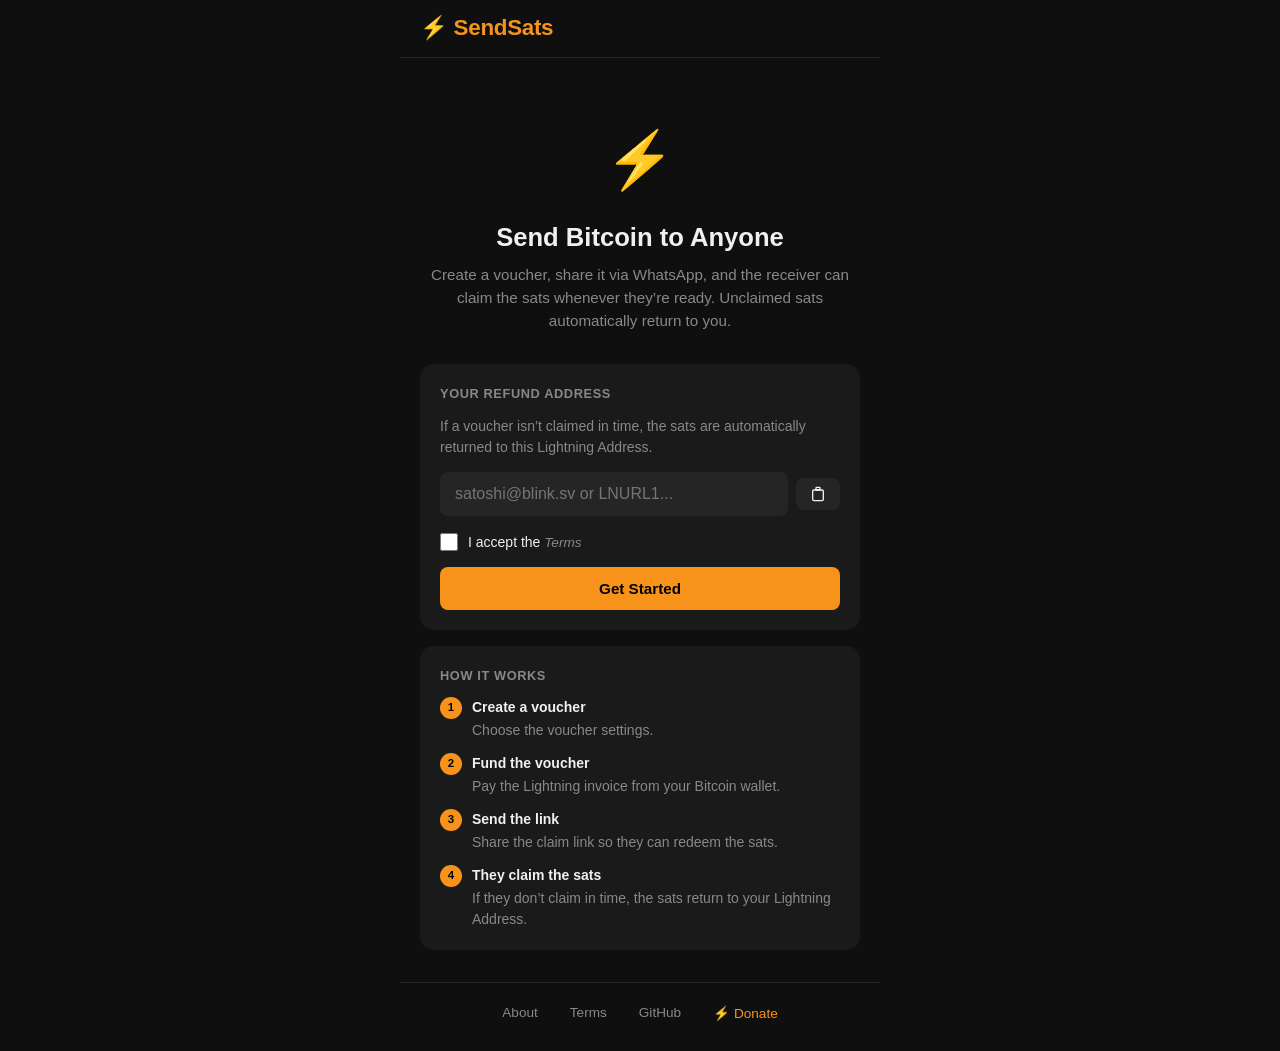
==== commit 1ad6e06d: "Refactor funding/redeem UI, update terms, add GitHub/donate config - Replace LNURL text links with e" ====
--- a/index.html
+++ b/index.html
@@ -16,7 +16,7 @@
   <link rel="manifest" href="/manifest.json">
   <link rel="apple-touch-icon" href="/apple-touch-icon.png">
   <meta name="theme-color" content="#F7931A">
-  <link rel="stylesheet" href="/css/style.css?v=64">
+  <link rel="stylesheet" href="/css/style.css?v=70">
 </head>
 <body>
 
@@ -33,7 +33,7 @@
     </p>
     <p style="font-size:0.875rem;color:var(--text);font-weight:600;margin-bottom:4px;">Personal note</p>
     <p style="font-size:0.875rem;color:var(--text-muted);margin-bottom:16px;line-height:1.6;">
-      It is <strong style="color:var(--text);">never sent to the server</strong> — it's stay on your device only. The note appears in your history so you can track individual vouchers.
+      It is <strong style="color:var(--text);">never sent to the server</strong> — it stays on your device only. The note appears in your history so you can track individual vouchers.
     </p>
     <button class="modal-close" id="phone-info-close">Close</button>
   </div>
@@ -179,7 +179,7 @@
             <div id="single-step1-error" class="error-msg"></div>
           </div>
           <div class="notice">Unclaimed sats will automatically return to your Lightning Address. Next you’ll fund the voucher from your Bitcoin wallet.</div>
-          <button id="btn-create-single" class="btn btn-primary" disabled>Create Voucher</button>
+          <button id="btn-create-single" class="btn btn-primary">Create Voucher</button>
         </div>
 
         <!-- Step 2: Fund QR -->
@@ -219,7 +219,11 @@
               <div class="qr-wrapper">
                 <p>Waiting for payment...</p>
                 <div id="single-qr-container" class="qr-container"></div>
-                <p id="single-lnurl-text" class="qr-lnurl"></p>
+                <div style="display:flex;align-items:center;gap:8px;margin-top:14px;">
+                  <button id="single-open-wallet-btn" class="btn btn-primary" style="flex:1;font-size:0.9rem;font-weight:700;white-space:nowrap;">Open in Wallet</button>
+                  <span style="font-size:0.8rem;color:var(--text-muted);white-space:nowrap;">or</span>
+                  <button id="single-lnurl-text" class="btn btn-primary" style="flex:1;font-size:0.9rem;font-weight:700;white-space:nowrap;">Copy Funding Code</button>
+                </div>
                 <button id="btn-pay-local-instead" class="btn btn-ghost btn-sm hidden">Fund with local voucher instead</button>
               </div>
             </div>
@@ -371,7 +375,11 @@
           </div>
           <div class="qr-wrapper">
             <div id="settings-wallet-qr" class="qr-container" style="cursor:pointer;"></div>
-            <p id="settings-wallet-lnurl" class="qr-lnurl"></p>
+            <div style="display:flex;align-items:center;gap:8px;margin-top:14px;">
+              <button id="settings-wallet-open-btn" class="btn btn-primary" style="flex:1;font-size:0.9rem;font-weight:700;white-space:nowrap;">Open in Wallet</button>
+              <span style="font-size:0.8rem;color:var(--text-muted);white-space:nowrap;">or</span>
+              <button id="settings-wallet-lnurl" class="btn btn-primary" style="flex:1;font-size:0.9rem;font-weight:700;white-space:nowrap;">Copy Funding Code</button>
+            </div>
           </div>
           <p class="qr-wrapper">Waiting for payment...</p>
           <div style="text-align:center;margin-top:16px;">
@@ -419,47 +427,37 @@
       <div class="modal-title" style="text-align:center;">Terms &amp; Conditions</div>
 
       <p style="font-size:0.875rem;color:var(--text-muted);margin-bottom:14px;line-height:1.6;">
-        This service is provided <strong style="color:var(--text);">as-is</strong>, without warranties of any kind.
-        It is experimental software built on the Bitcoin Lightning Network. Use it at your own risk.
+        Satoshi Note is a tool for creating and sharing Bitcoin Lightning vouchers. You fund a voucher with sats,
+        and a shareable claim link is generated that anyone can redeem — no wallet required on the recipient's end.
+        Unclaimed sats are designed to return to your Lightning address when the voucher expires.
       </p>
 
       <p style="font-size:0.875rem;color:var(--text-muted);margin-bottom:14px;line-height:1.6;">
-        Send Sats is a free community tool intended for small, casual transfers. Do not use this service for
-        large amounts of Bitcoin.
+        <strong style="color:var(--text);">This app has no access to your funds.</strong> Satoshi Note is a
+        static web page — it runs entirely in your browser and holds no bitcoin, no keys, and no user data.
+        Your funds are held by the voucher server you connect to, not by this app.
       </p>
 
       <p style="font-size:0.875rem;color:var(--text-muted);margin-bottom:14px;line-height:1.6;">
-        While vouchers are designed to return unclaimed sats to the sender after the expiry period, this is
-        <strong style="color:var(--text);">not guaranteed</strong>. Transactions may fail, be delayed, or be lost due to technical issues.
+        The default voucher server is run by the same people who maintain this app, but it is intended for
+        experimentation only. We encourage you to explore the project, contribute, and run your own voucher
+        server. Self-hosting gives you full control and is the recommended way to use this software seriously.
       </p>
 
       <p style="font-size:0.875rem;color:var(--text-muted);margin-bottom:14px;line-height:1.6;">
-        The operator is <strong style="color:var(--text);">not liable</strong> for any loss of funds, failed
-        transactions, or damages arising from use of this service. You are solely responsible for safeguarding
-        voucher links and redemption codes.
+        <strong style="color:var(--text);">This is experimental software.</strong> Do not use it with more
+        bitcoin than you can afford to lose. Transactions may fail, be delayed, or be lost due to bugs,
+        Lightning Network issues, or server problems. Voucher refunds after expiry are not guaranteed.
       </p>
 
       <p style="font-size:0.875rem;color:var(--text-muted);margin-bottom:14px;line-height:1.6;">
-        This service may be modified, interrupted, or permanently shut down at any time, without notice.
-      </p>
-
-      <p style="font-size:0.875rem;color:var(--text-muted);margin-bottom:14px;line-height:1.6;">
-        Voucher redemption includes a fee of <strong style="color:var(--text);">0.5% or 10 sats (whichever is greater)</strong>.
-        This fee is used to cover Lightning Network transaction costs.
-      </p>
-
-      <p style="font-size:0.875rem;color:var(--text-muted);margin-bottom:14px;line-height:1.6;">
-        Lightning routing fees are variable but are <strong style="color:var(--text);">capped within this amount</strong>.
-        If the full fee is required to complete the payment, no surplus is retained.
-      </p>
-
-      <p style="font-size:0.875rem;color:var(--text-muted);margin-bottom:14px;line-height:1.6;">
-        In most cases, actual network fees are lower. Any remaining sats are retained by the service and may be used
-        at the operator's discretion.
+        Voucher redemption includes a fee set by the voucher server (typically 0.5% or 10 sats, whichever is
+        greater) to cover Lightning Network routing costs. Fees vary by server and are outside the control of
+        this app.
       </p>
 
       <p style="font-size:0.8rem;color:var(--text-muted);line-height:1.6;">
-        By using this service you agree to these terms.
+        By using this app you acknowledge that you understand these risks and agree to these terms.
       </p>
 
       <button class="modal-close" id="terms-close">Close</button>
@@ -602,7 +600,11 @@
       <label style="display:block;text-align:center;margin-bottom:12px;">👍 Tap or Scan the QR code to fund the voucher.</label>
       <div class="qr-wrapper">
         <div id="fhm-qr-container" class="qr-container"></div>
-        <p id="fhm-lnurl-text" class="qr-lnurl"></p>
+        <div style="display:flex;align-items:center;gap:8px;margin-top:14px;">
+          <button id="fhm-open-wallet-btn" class="btn btn-primary" style="flex:1;font-size:0.9rem;font-weight:700;white-space:nowrap;">Open in Wallet</button>
+          <span style="font-size:0.8rem;color:var(--text-muted);white-space:nowrap;">or</span>
+          <button id="fhm-lnurl-text" class="btn btn-primary" style="flex:1;font-size:0.9rem;font-weight:700;white-space:nowrap;">Copy Funding Code</button>
+        </div>
       </div>
       <div id="fhm-wallet-area" style="display:flex;flex-direction:column;align-items:center;gap:2px;margin-top:4px;"></div>
       <button id="fhm-btn-local-instead" class="btn btn-ghost btn-sm hidden" style="margin-top:10px;width:100%;">Fund with local voucher instead</button>
@@ -626,10 +628,11 @@
 
 <!-- ── Print area ─────────────────────────────────────────────────────────────── -->
 <div id="print-area" style="display:none;"></div>
-<script src="/js/config.js?v=64"></script>
+<script src="/js/config.js?v=70"></script>
 <script src="/js/qrcode.min.js"></script>
-<script src="/js/wallet-picker.js?v=64"></script>
-<script src="/js/app.js?v=64"></script>
+<script src="/js/wallet-picker.js?v=70"></script>
+<script src="/js/lnaddr-redeem.js?v=70"></script>
+<script src="/js/app.js?v=70"></script>
 <script>
 (function () {
   'use strict';
